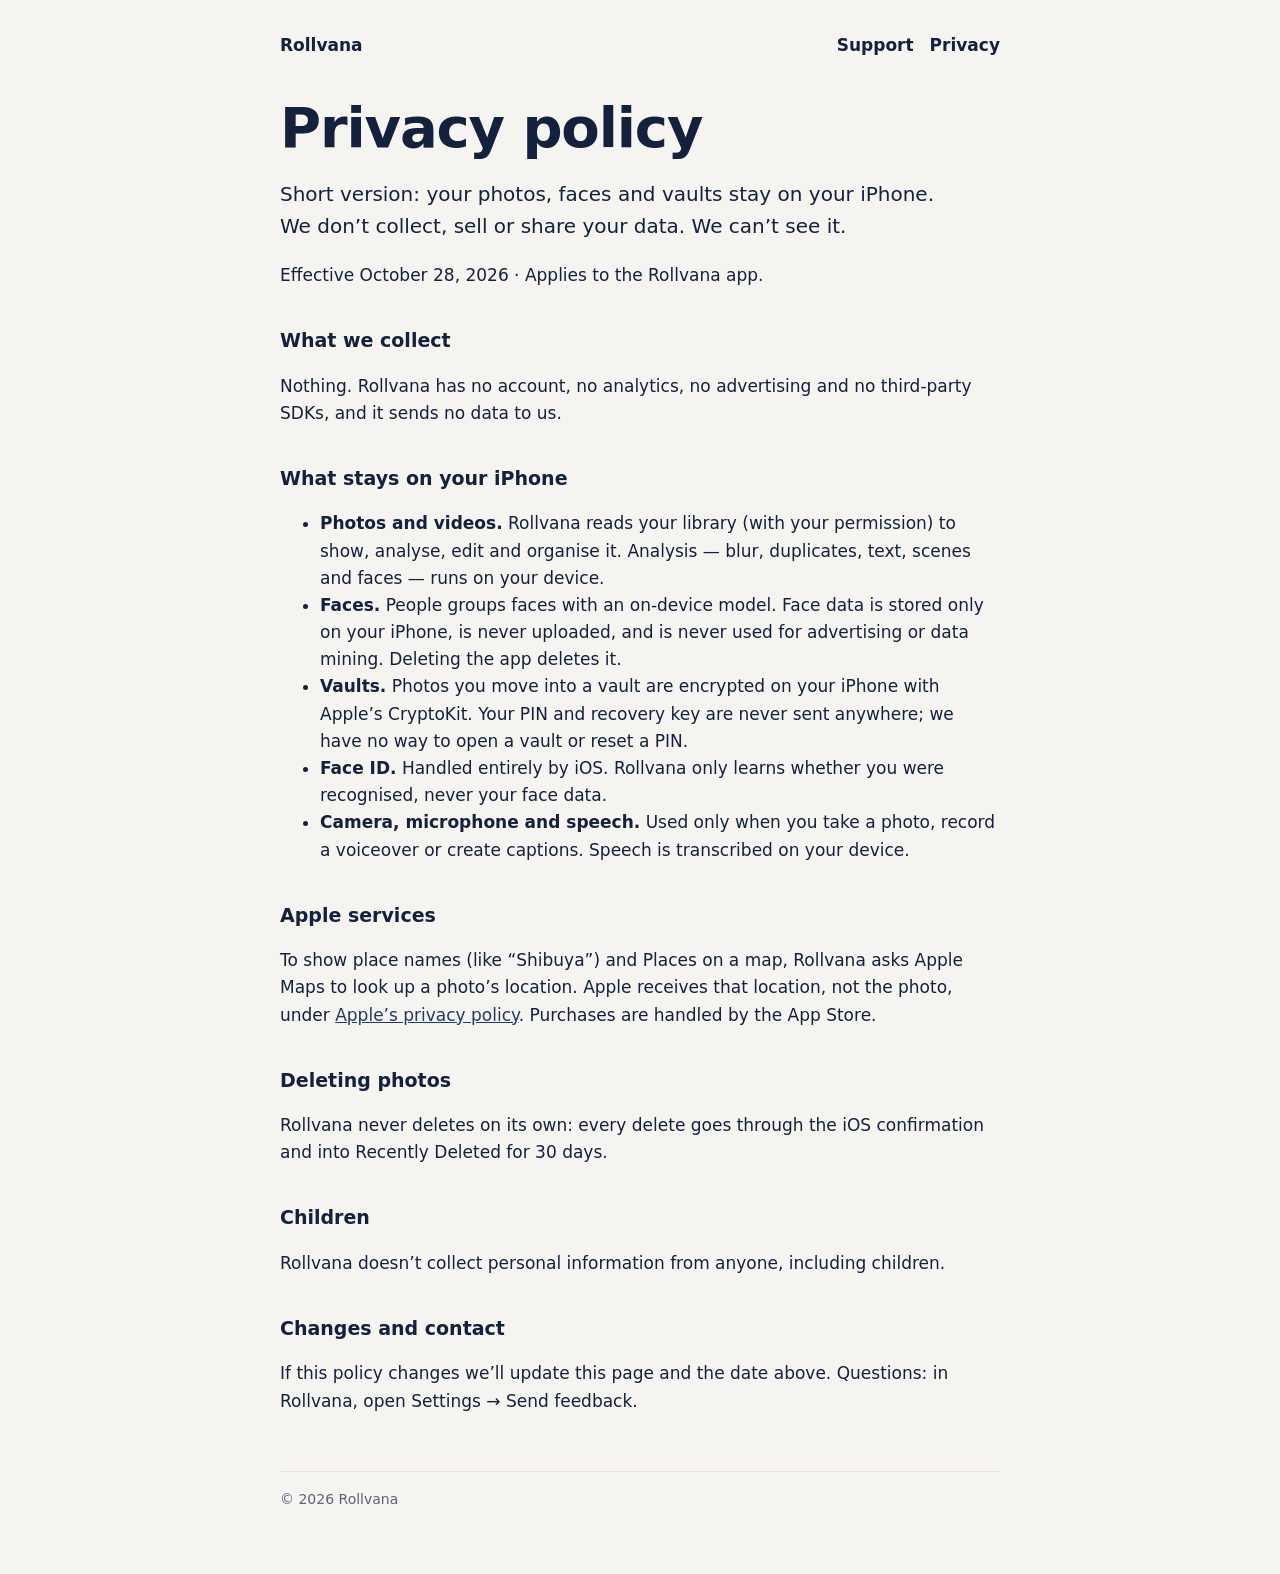
==== privacy/index.html @ 45efe5b0 "Rollvana home, privacy policy and support pages Co-Authored-By: Claude Opus 5.5 <noreply@anthropic.c" ====
<!doctype html>
<html lang="en"><head><meta charset="utf-8"><meta name="viewport" content="width=device-width,initial-scale=1">
<title>Rollvana Privacy Policy</title><link rel="stylesheet" href="../styles.css"></head>
<body><div class="wrap">
<header class="site"><a href="../">Rollvana</a><nav><a href="../support/">Support</a><a href="../privacy/">Privacy</a></nav></header>
<main class="policy">
<h1>Privacy policy</h1>
<p class="lead">Short version: your photos, faces and vaults stay on your iPhone. We don’t collect, sell or share your data. We can’t see it.</p>
<p>Effective October 28, 2026 · Applies to the Rollvana app.</p>

<h2>What we collect</h2>
<p>Nothing. Rollvana has no account, no analytics, no advertising and no third-party SDKs, and it sends no data to us.</p>

<h2>What stays on your iPhone</h2>
<ul>
<li><b>Photos and videos.</b> Rollvana reads your library (with your permission) to show, analyse, edit and organise it. Analysis — blur, duplicates, text, scenes and faces — runs on your device.</li>
<li><b>Faces.</b> People groups faces with an on-device model. Face data is stored only on your iPhone, is never uploaded, and is never used for advertising or data mining. Deleting the app deletes it.</li>
<li><b>Vaults.</b> Photos you move into a vault are encrypted on your iPhone with Apple’s CryptoKit. Your PIN and recovery key are never sent anywhere; we have no way to open a vault or reset a PIN.</li>
<li><b>Face ID.</b> Handled entirely by iOS. Rollvana only learns whether you were recognised, never your face data.</li>
<li><b>Camera, microphone and speech.</b> Used only when you take a photo, record a voiceover or create captions. Speech is transcribed on your device.</li>
</ul>

<h2>Apple services</h2>
<p>To show place names (like “Shibuya”) and Places on a map, Rollvana asks Apple Maps to look up a photo’s location. Apple receives that location, not the photo, under <a href="https://www.apple.com/legal/privacy/">Apple’s privacy policy</a>. Purchases are handled by the App Store.</p>

<h2>Deleting photos</h2>
<p>Rollvana never deletes on its own: every delete goes through the iOS confirmation and into Recently Deleted for 30 days.</p>

<h2>Children</h2>
<p>Rollvana doesn’t collect personal information from anyone, including children.</p>

<h2>Changes and contact</h2>
<p>If this policy changes we’ll update this page and the date above. Questions: in Rollvana, open Settings → Send feedback.</p>
</main>
<footer>© 2026 Rollvana</footer>
</div></body></html>
---- styles.css ----
:root{--ink:#14213d;--muted:#5b6478;--bg:#f6f4f1;--card:#fff;--accent:#1f3a68;--glow:#ffb4d0;--line:#e7e2dc}
@media (prefers-color-scheme:dark){:root{--ink:#f3f1ee;--muted:#a7adbb;--bg:#101421;--card:#1a1f30;--accent:#9db7ff;--glow:#ff7fb0;--line:#2a3148}}
*{box-sizing:border-box}html{-webkit-text-size-adjust:100%}
body{margin:0;background:var(--bg);color:var(--ink);font:17px/1.6 -apple-system,BlinkMacSystemFont,"Segoe UI",Inter,system-ui,sans-serif}
a{color:var(--accent)}a:focus-visible{outline:3px solid var(--glow);outline-offset:2px;border-radius:4px}
.wrap{max-width:760px;margin:0 auto;padding:32px 20px 64px}
header.site{display:flex;justify-content:space-between;align-items:center;gap:12px;margin-bottom:40px}
header.site a{text-decoration:none;color:var(--ink);font-weight:700}
nav a{margin-left:16px;font-weight:500;color:var(--muted)}
h1{font-size:clamp(34px,7vw,56px);line-height:1.05;letter-spacing:-.02em;margin:0 0 16px}
h2{font-size:22px;margin:36px 0 8px}
.glow{background:linear-gradient(90deg,var(--accent),var(--glow));-webkit-background-clip:text;background-clip:text;color:transparent}
.lead{font-size:20px;color:var(--muted);max-width:34em}
.cards{display:grid;grid-template-columns:repeat(auto-fit,minmax(210px,1fr));gap:14px;margin:32px 0}
.card{background:var(--card);border:1px solid var(--line);border-radius:18px;padding:18px}
.card b{display:block;margin-bottom:4px}
.btn{display:inline-block;background:var(--accent);color:var(--bg);text-decoration:none;font-weight:700;padding:12px 20px;border-radius:999px;margin-top:8px}
footer{margin-top:56px;color:var(--muted);font-size:14px;border-top:1px solid var(--line);padding-top:16px}
.policy h2{font-size:19px}.policy p,.policy li{color:var(--ink)}
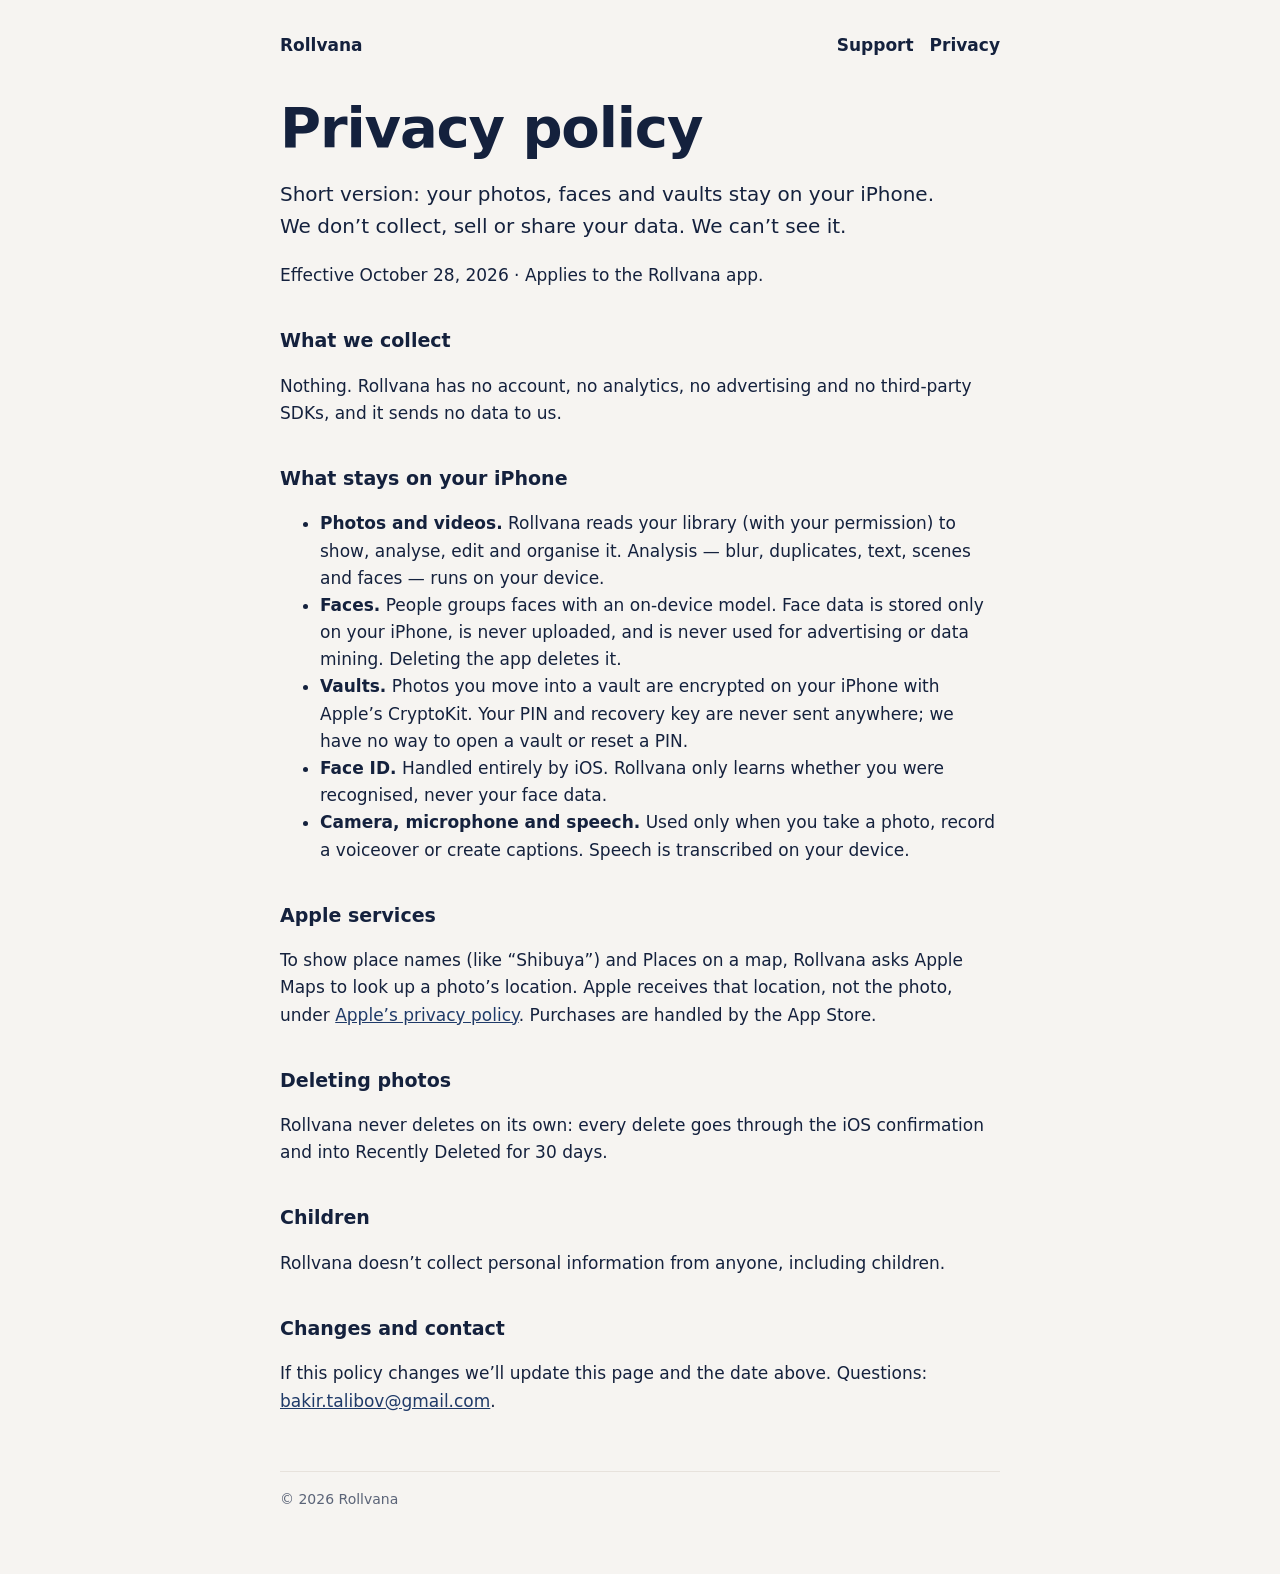
==== commit de2e3c2a: "Add support email Co-Authored-By: Claude Opus 5.5 <noreply@anthropic.com> Claude-Session: https://cl" ====
--- a/privacy/index.html
+++ b/privacy/index.html
@@ -30,7 +30,7 @@
 <p>Rollvana doesn’t collect personal information from anyone, including children.</p>
 
 <h2>Changes and contact</h2>
-<p>If this policy changes we’ll update this page and the date above. Questions: in Rollvana, open Settings → Send feedback.</p>
+<p>If this policy changes we’ll update this page and the date above. Questions: <a href="mailto:bakir.talibov@gmail.com">bakir.talibov@gmail.com</a>.</p>
 </main>
 <footer>© 2026 Rollvana</footer>
 </div></body></html>
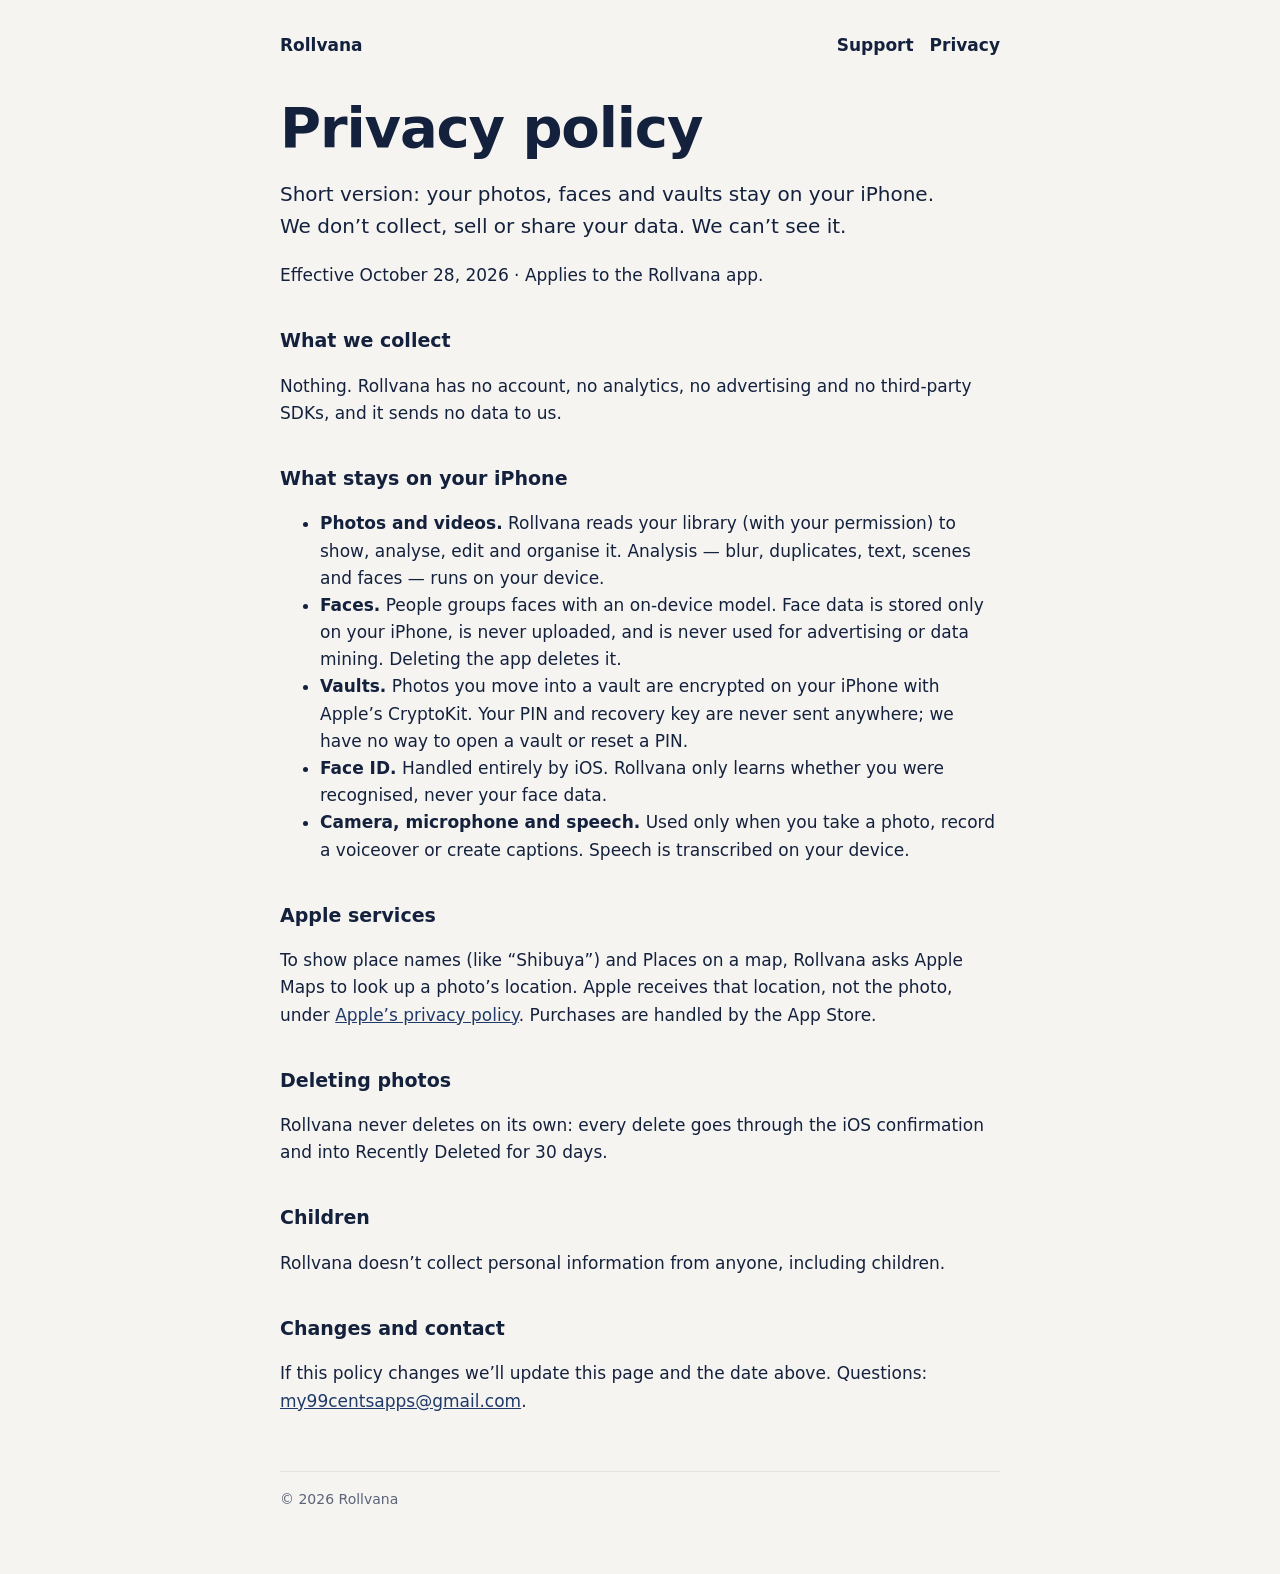
==== commit 5c1825a6: "Update support email to my99centsapps@gmail.com" ====
--- a/privacy/index.html
+++ b/privacy/index.html
@@ -30,7 +30,7 @@
 <p>Rollvana doesn’t collect personal information from anyone, including children.</p>
 
 <h2>Changes and contact</h2>
-<p>If this policy changes we’ll update this page and the date above. Questions: <a href="mailto:bakir.talibov@gmail.com">bakir.talibov@gmail.com</a>.</p>
+<p>If this policy changes we’ll update this page and the date above. Questions: <a href="mailto:my99centsapps@gmail.com">my99centsapps@gmail.com</a>.</p>
 </main>
 <footer>© 2026 Rollvana</footer>
 </div></body></html>
